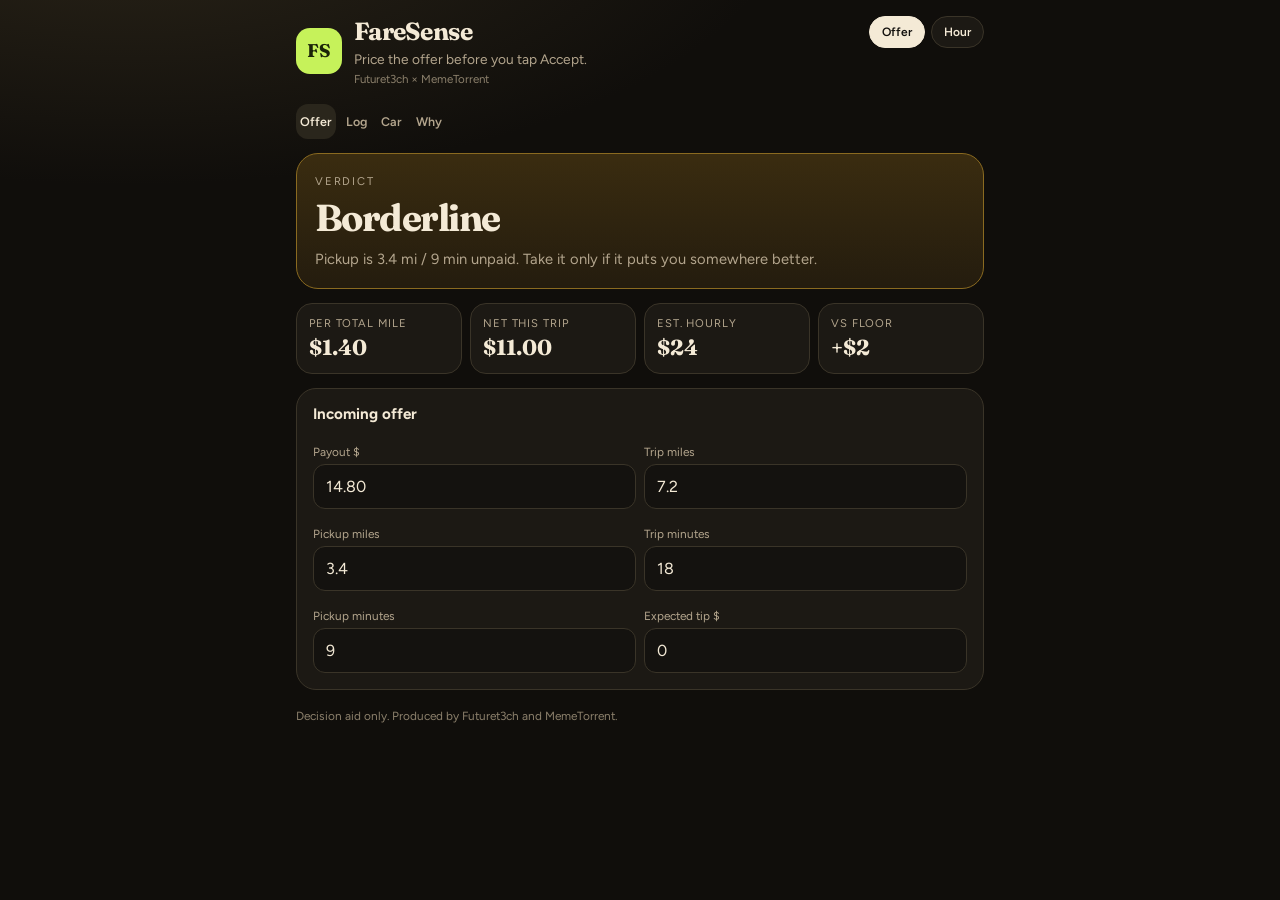
==== offer.html @ 1991c03b "Add offer.html and new design system CSS" ====
<!DOCTYPE html>
<html lang="en">
<head>
  <meta charset="UTF-8" />
  <meta name="viewport" content="width=device-width, initial-scale=1, viewport-fit=cover" />
  <meta name="theme-color" content="#100e0b" />
  <title>FareSense</title>
  <link rel="stylesheet" href="styles.css" />
</head>
<body>
  <div class="wrap">
    <div class="top">
      <div style="display:flex;gap:12px;align-items:center">
        <div class="mark">FS</div>
        <div>
          <h1>FareSense</h1>
          <div class="sub">Price the offer before you tap Accept.</div>
          <div class="by">Futuret3ch × MemeTorrent</div>
        </div>
      </div>
      <div class="switch">
        <a class="on" href="offer.html">Offer</a>
        <a href="shiftclose.html">Hour</a>
      </div>
    </div>
    <nav class="dock">
      <button class="on" data-tab="offer">Offer</button>
      <button data-tab="shift">Log</button>
      <button data-tab="vehicle">Car</button>
      <button data-tab="why">Why</button>
    </nav>
    <section id="tab-offer">
      <div id="verdict" class="ticket hold">
        <div class="k">Verdict</div>
        <h2 id="verdictTitle">Ready</h2>
        <p id="verdictText">Set the car once. Then punch the numbers on the Uber card.</p>
      </div>
      <div class="meters">
        <div class="meter"><span>Per total mile</span><b id="mGross">—</b></div>
        <div class="meter"><span>Net this trip</span><b id="mNet">—</b></div>
        <div class="meter"><span>Est. hourly</span><b id="mHour">—</b></div>
        <div class="meter"><span>Vs floor</span><b id="mFloor">—</b></div>
      </div>
      <div class="panel">
        <h3>Incoming offer</h3>
        <div class="g2">
          <div><label>Payout $</label><input id="payout" type="number" step="0.01" value="14.80"></div>
          <div><label>Trip miles</label><input id="tripMiles" type="number" step="0.1" value="7.2"></div>
          <div><label>Pickup miles</label><input id="pickupMiles" type="number" step="0.1" value="3.4"></div>
          <div><label>Trip minutes</label><input id="tripMin" type="number" value="18"></div>
          <div><label>Pickup minutes</label><input id="pickupMin" type="number" value="9"></div>
          <div><label>Expected tip $</label><input id="tip" type="number" step="0.01" value="0"></div>
        </div>
      </div>
    </section>
    <section id="tab-shift" class="hidden">
      <div class="panel">
        <h3>Pin this offer to today</h3>
        <div class="row">
          <button class="primary" id="logTake">Accepted</button>
          <button class="ghost" id="logSkip">Declined</button>
        </div>
      </div>
      <div class="panel">
        <h3>Today</h3>
        <div class="meters">
          <div class="meter"><span>Gross</span><b id="sGross">$0</b></div>
          <div class="meter"><span>Net</span><b id="sNet">$0</b></div>
          <div class="meter"><span>Minutes</span><b id="sMin">0</b></div>
          <div class="meter"><span>Hourly</span><b id="sHour">—</b></div>
        </div>
        <div style="overflow:auto"><table><thead><tr><th>Time</th><th>Action</th><th>Pay</th><th>Mi</th><th>Net</th></tr></thead><tbody id="shiftBody"></tbody></table></div>
        <div class="row"><button class="ghost" id="clearShift">Clear today</button></div>
      </div>
    </section>
    <section id="tab-vehicle" class="hidden">
      <div class="panel">
        <h3>Your car</h3>
        <div class="g2">
          <div><label>Fuel $ / gal or kWh</label><input id="fuelPrice" type="number" step="0.01" value="3.89"></div>
          <div><label>MPG or mi/kWh</label><input id="mpg" type="number" step="0.1" value="28"></div>
          <div><label>Wear $ / mile</label><input id="wear" type="number" step="0.01" value="0.22"></div>
          <div><label>Floor $ / hour</label><input id="floor" type="number" value="22"></div>
          <div><label>Tax set-aside %</label><input id="taxPct" type="number" value="25"></div>
          <div><label>IRS reference</label><select id="irs"><option value="0.76" selected>Jul–Dec 2026 $0.76</option><option value="0.725">Jan–Jun 2026 $0.725</option></select></div>
        </div>
      </div>
    </section>
    <section id="tab-why" class="hidden">
      <div class="panel"><h3>Why FareSense exists</h3><p class="fine">The offer card shows a headline. Pickup miles are the quiet leak.</p></div>
    </section>
    <footer>Decision aid only. Produced by Futuret3ch and MemeTorrent.</footer>
  </div>
  <script src="store.js"></script>
  <script src="offer.js"></script>
</body>
</html>
---- styles.css ----
@import url("https://fonts.googleapis.com/css2?family=Fraunces:opsz,wght@9..144,500;9..144,700&family=Figtree:wght@400;500;600;700&display=swap");
:root {
  --bg: #100e0b; --ink: #f4ead6; --mute: #b3a58d; --line: #3a3428;
  --card: #1c1914; --mint: #c6f25a; --mint-ink: #1a2408; --amber: #ffb020; --amber-ink: #2a1c04;
  --safe-b: env(safe-area-inset-bottom); --safe-t: env(safe-area-inset-top);
}
* { box-sizing: border-box; -webkit-tap-highlight-color: transparent; }
html, body { margin: 0; background: var(--bg); color: var(--ink); font-family: Figtree, system-ui, sans-serif; min-height: 100dvh; }
body { background: radial-gradient(1200px 500px at 10% -10%, #2a2418 0%, transparent 55%), var(--bg); padding-bottom: calc(84px + var(--safe-b)); }
.wrap { max-width: 720px; margin: 0 auto; padding: calc(16px + var(--safe-t)) 16px 24px; }
.top { display: flex; justify-content: space-between; align-items: flex-start; gap: 12px; margin-bottom: 18px; }
.mark { width: 46px; height: 46px; border-radius: 14px; background: var(--mint); color: var(--mint-ink); display: grid; place-items: center; font-family: Fraunces, Georgia, serif; font-weight: 700; font-size: 1.15rem; flex-shrink: 0; }
.mark.alt { background: var(--amber); color: var(--amber-ink); }
h1 { font-family: Fraunces, Georgia, serif; font-size: 1.55rem; margin: 0; letter-spacing: -0.03em; }
.sub { color: var(--mute); font-size: 0.86rem; margin-top: 4px; line-height: 1.35; }
.by { color: #8c806c; font-size: 0.72rem; margin-top: 3px; }
.switch { display: flex; gap: 6px; }
.switch a { text-decoration: none; color: var(--ink); border: 1px solid var(--line); background: var(--card); border-radius: 999px; padding: 8px 12px; font-size: 0.75rem; font-weight: 600; }
.switch a.on { background: var(--ink); color: var(--bg); border-color: var(--ink); }
.ticket { border-radius: 22px; padding: 20px 18px 18px; margin-bottom: 14px; border: 1px solid var(--line); }
.ticket .k { font-size: 0.7rem; letter-spacing: 0.16em; text-transform: uppercase; color: var(--mute); }
.ticket h2 { font-family: Fraunces, Georgia, serif; font-size: 2.35rem; margin: 6px 0 8px; letter-spacing: -0.04em; }
.ticket p { margin: 0; color: var(--mute); line-height: 1.45; font-size: 0.92rem; }
.ticket.go { background: linear-gradient(180deg, #2a3a12, #1b2410); border-color: #5a7a22; }
.ticket.hold { background: linear-gradient(180deg, #3a2c10, #241c0e); border-color: #8a6a20; }
.ticket.stop { background: linear-gradient(180deg, #3a1612, #24100e); border-color: #8a3a2a; }
.meters { display: grid; grid-template-columns: 1fr 1fr; gap: 8px; margin-bottom: 14px; }
.meter { background: var(--card); border: 1px solid var(--line); border-radius: 16px; padding: 12px; }
.meter span { display: block; color: var(--mute); font-size: 0.7rem; text-transform: uppercase; letter-spacing: 0.08em; }
.meter b { display: block; font-family: Fraunces, Georgia, serif; font-size: 1.35rem; margin-top: 4px; }
.panel { background: var(--card); border: 1px solid var(--line); border-radius: 20px; padding: 16px; margin-bottom: 12px; }
.panel h3 { margin: 0 0 12px; font-size: 0.95rem; }
label { display: block; color: var(--mute); font-size: 0.74rem; margin: 10px 0 5px; }
input, select { width: 100%; background: #14120f; border: 1px solid var(--line); color: var(--ink); border-radius: 12px; padding: 12px; font-size: 16px; font-family: inherit; }
.g2 { display: grid; grid-template-columns: 1fr 1fr; gap: 8px; }
.row { display: flex; gap: 8px; margin-top: 12px; }
button.primary, button.ghost { flex: 1; border-radius: 14px; padding: 14px 12px; font-weight: 700; font-size: 0.95rem; font-family: inherit; cursor: pointer; }
button.primary { background: var(--mint); color: var(--mint-ink); border: 0; }
button.ghost { background: transparent; color: var(--ink); border: 1px solid var(--line); }
.fine { color: var(--mute); font-size: 0.8rem; line-height: 1.45; }
table { width: 100%; border-collapse: collapse; font-size: 0.84rem; }
th, td { text-align: left; padding: 8px 4px; border-bottom: 1px solid var(--line); }
th { color: var(--mute); font-weight: 600; }
.hidden { display: none; }
.dock { position: fixed; left: 0; right: 0; bottom: 0; z-index: 20; display: grid; grid-template-columns: repeat(4, 1fr); padding: 8px 10px calc(10px + var(--safe-b)); background: rgba(16,14,11,0.92); border-top: 1px solid var(--line); backdrop-filter: blur(12px); }
.dock button { background: 0; border: 0; color: var(--mute); padding: 10px 4px; border-radius: 12px; font-weight: 600; font-size: 0.78rem; font-family: inherit; }
.dock button.on { background: #2a261c; color: var(--ink); }
.hero-card { display: block; text-decoration: none; color: inherit; background: var(--card); border: 1px solid var(--line); border-radius: 22px; padding: 18px; margin-bottom: 12px; }
.hero-card h2 { font-family: Fraunces, Georgia, serif; margin: 0 0 6px; font-size: 1.4rem; }
footer { color: #8c806c; font-size: 0.74rem; margin-top: 18px; line-height: 1.5; }
@media (min-width: 760px) {
  body { padding-bottom: 24px; }
  .dock { position: static; display: flex; gap: 6px; background: 0; border: 0; padding: 0 0 14px; backdrop-filter: none; }
  .meters { grid-template-columns: repeat(4, 1fr); }
}
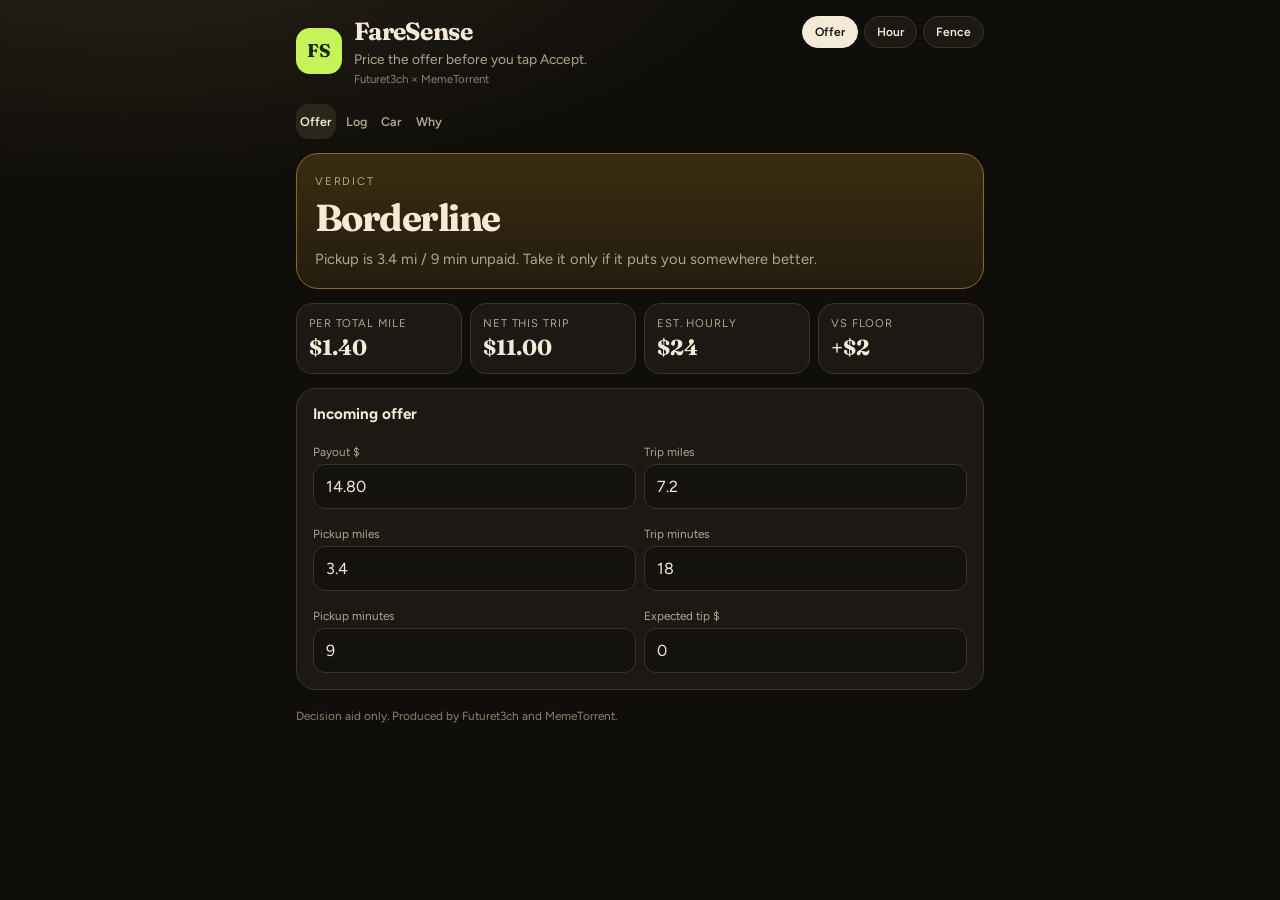
==== commit d7c100d3: "Add Melbourne suburb fence beside ShiftClose. Drivers can set a start suburb, a radius, and which su" ====
--- a/offer.html
+++ b/offer.html
@@ -21,6 +21,7 @@
       <div class="switch">
         <a class="on" href="offer.html">Offer</a>
         <a href="shiftclose.html">Hour</a>
+        <a href="fence.html">Fence</a>
       </div>
     </div>
     <nav class="dock">
--- a/styles.css
+++ b/styles.css
@@ -53,3 +53,17 @@
   .dock { position: static; display: flex; gap: 6px; background: 0; border: 0; padding: 0 0 14px; backdrop-filter: none; }
   .meters { grid-template-columns: repeat(4, 1fr); }
 }
+
+.range { width: 100%; accent-color: var(--mint); margin: 8px 0 4px; }
+.map { width: 100%; height: 280px; display: block; border-radius: 16px; }
+.chips { display: flex; flex-wrap: wrap; gap: 6px; max-height: 160px; overflow: auto; }
+.chip { border: 1px solid var(--line); background: #14120f; border-radius: 999px; padding: 4px 10px; font-size: 0.75rem; }
+.group-btn { text-align: left; border-radius: 16px; border: 1px solid var(--line); background: #14120f; color: var(--ink); padding: 12px; font-family: inherit; cursor: pointer; }
+.group-btn b { display: block; font-size: 0.9rem; }
+.group-btn span { display: block; color: var(--mute); font-size: 0.72rem; margin-top: 4px; line-height: 1.35; }
+.group-btn.on { border-color: var(--mint); }
+.presets { display: flex; gap: 8px; overflow-x: auto; margin: 0 0 12px; padding-bottom: 4px; }
+.preset { width: 11rem; flex: 0 0 auto; text-align: left; border-radius: 16px; border: 1px solid var(--line); background: var(--card); color: var(--ink); padding: 12px; font-family: inherit; cursor: pointer; }
+.preset b { display: block; }
+.preset span { display: block; color: var(--mute); font-size: 0.72rem; margin-top: 4px; line-height: 1.35; }
+.preset.on { border-color: var(--mint); }
